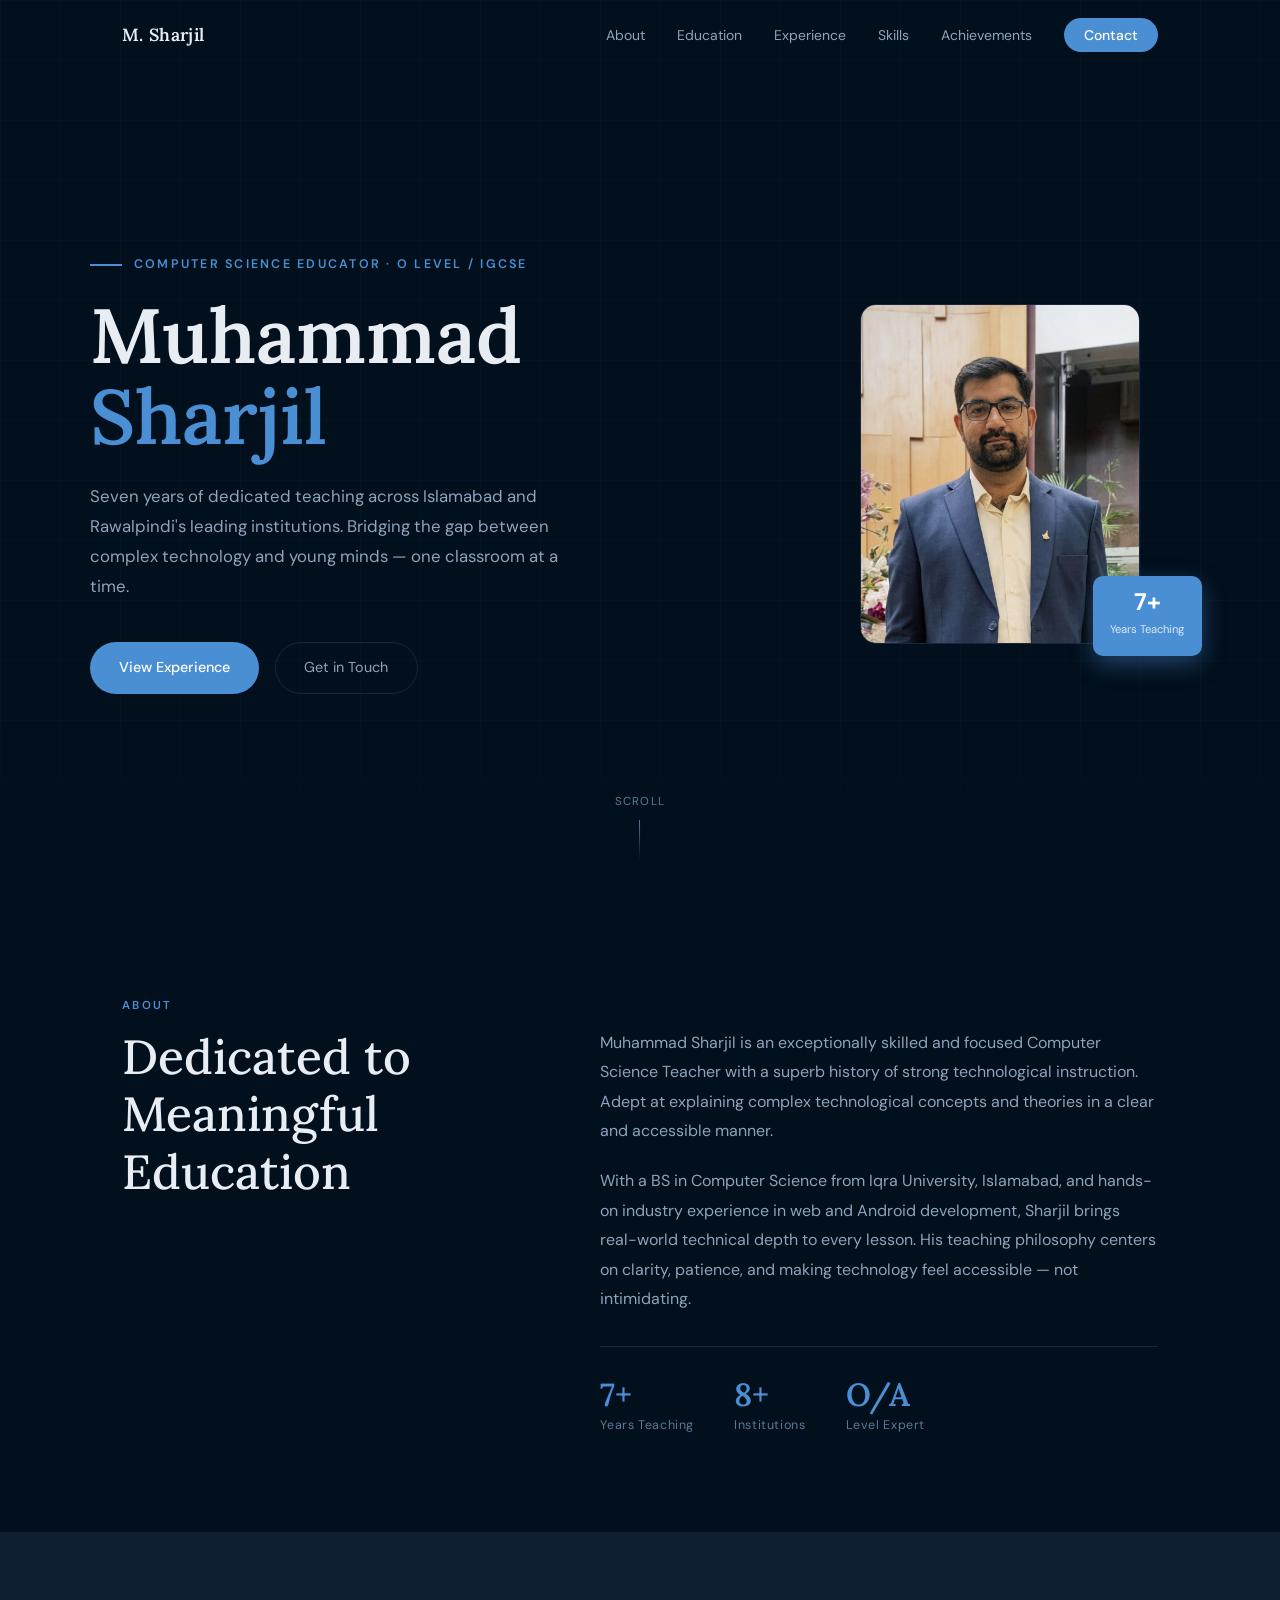
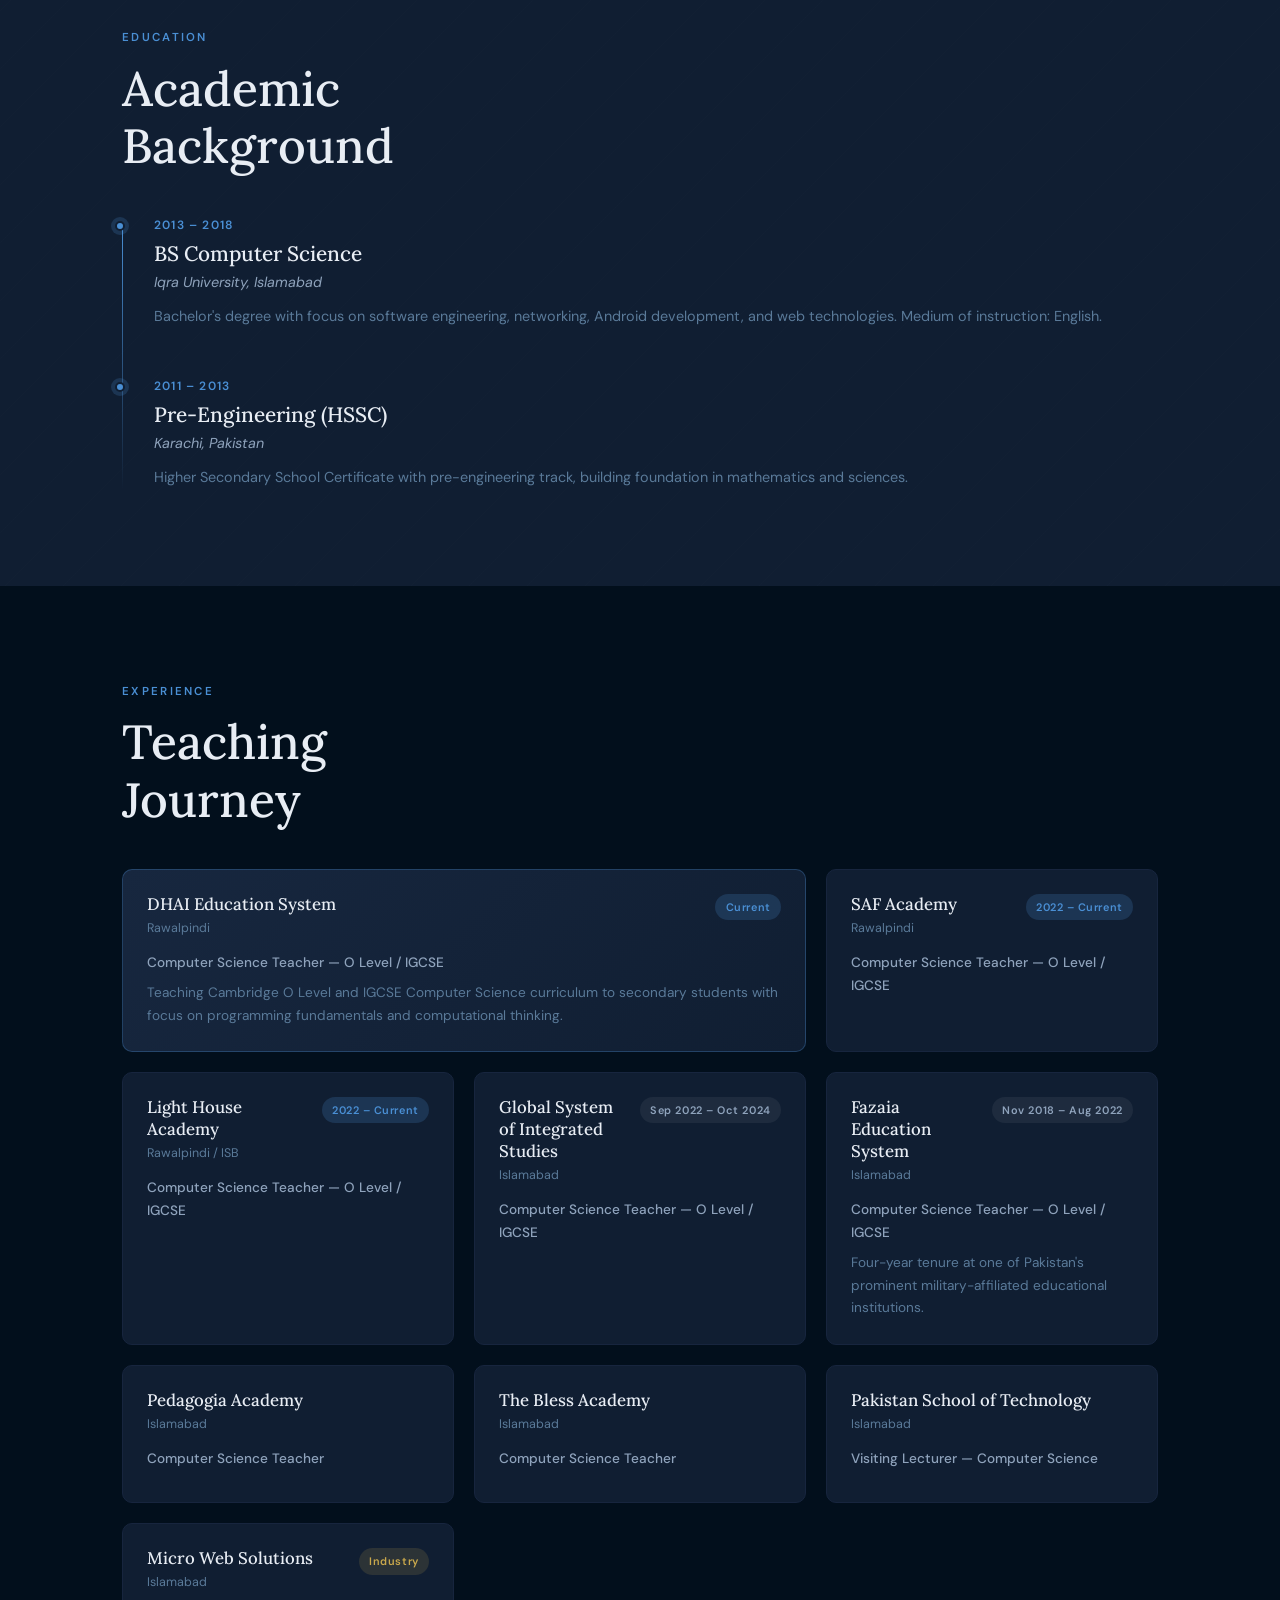
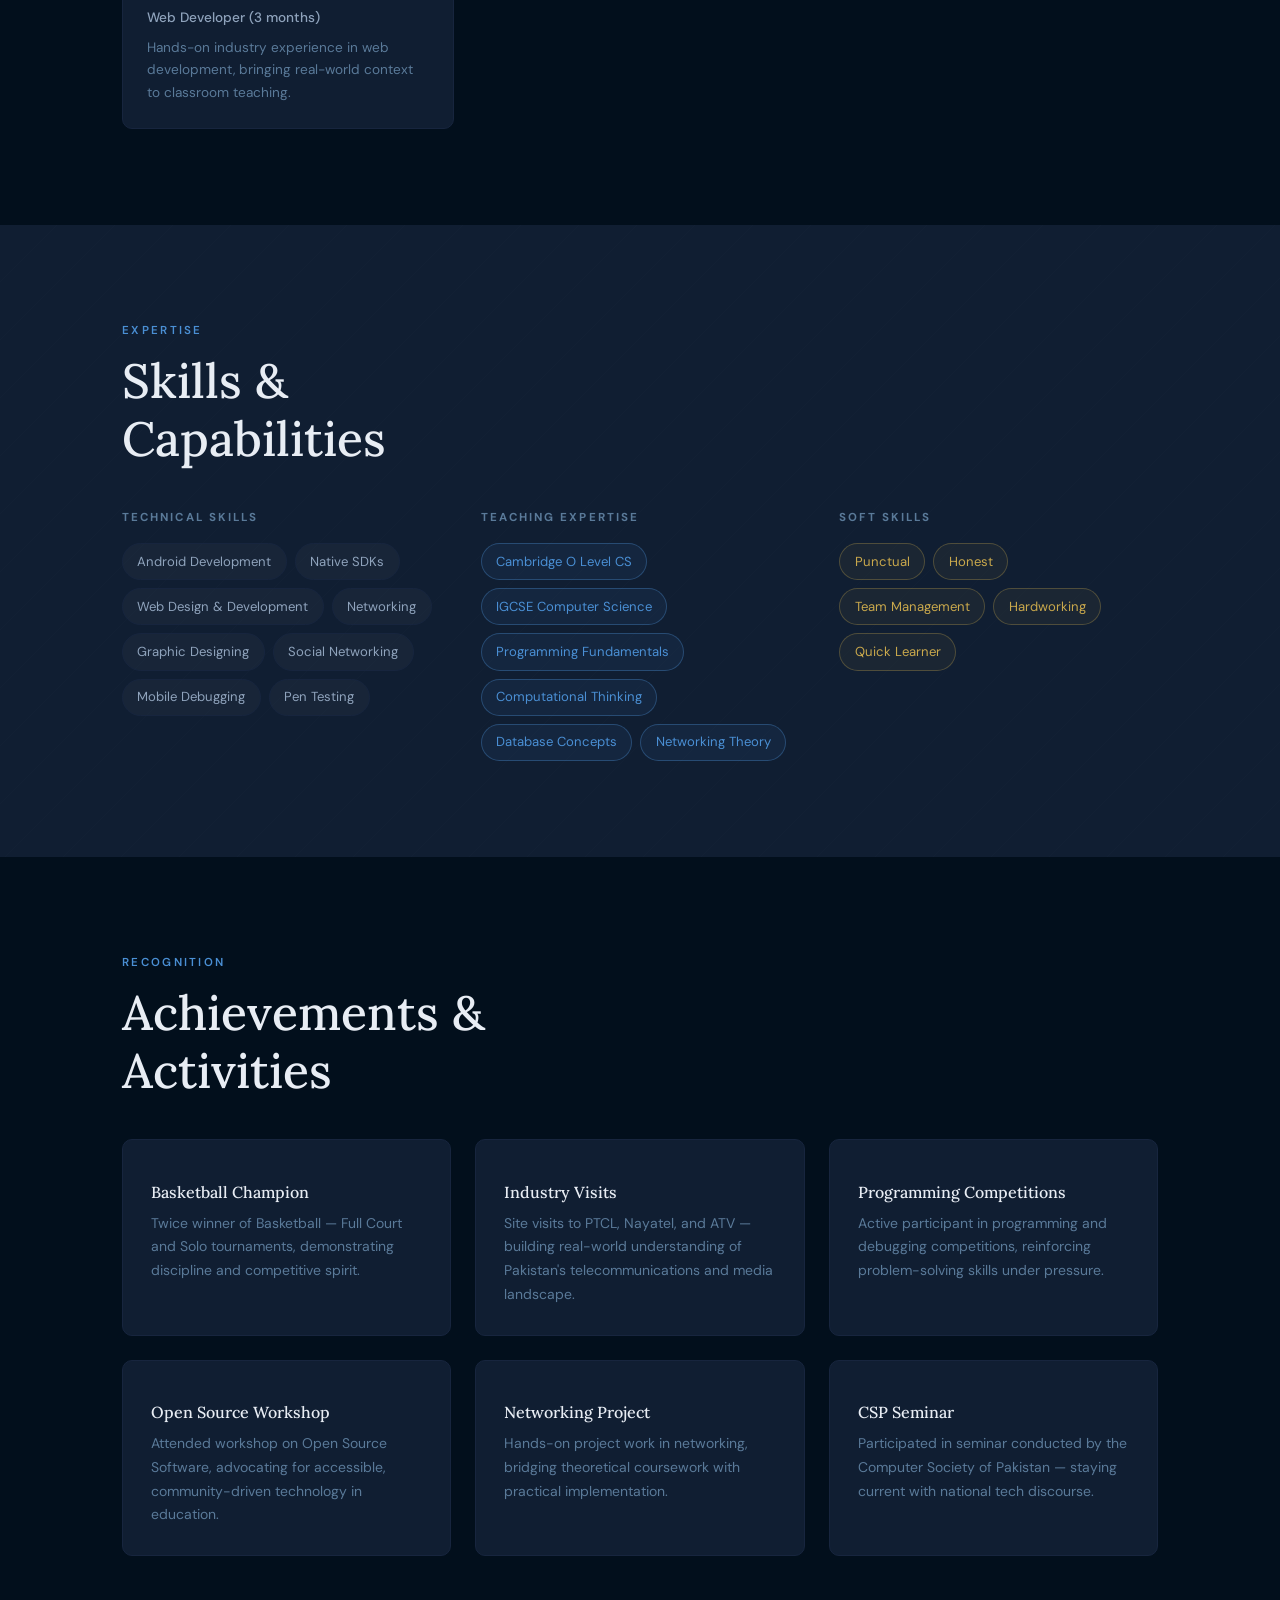
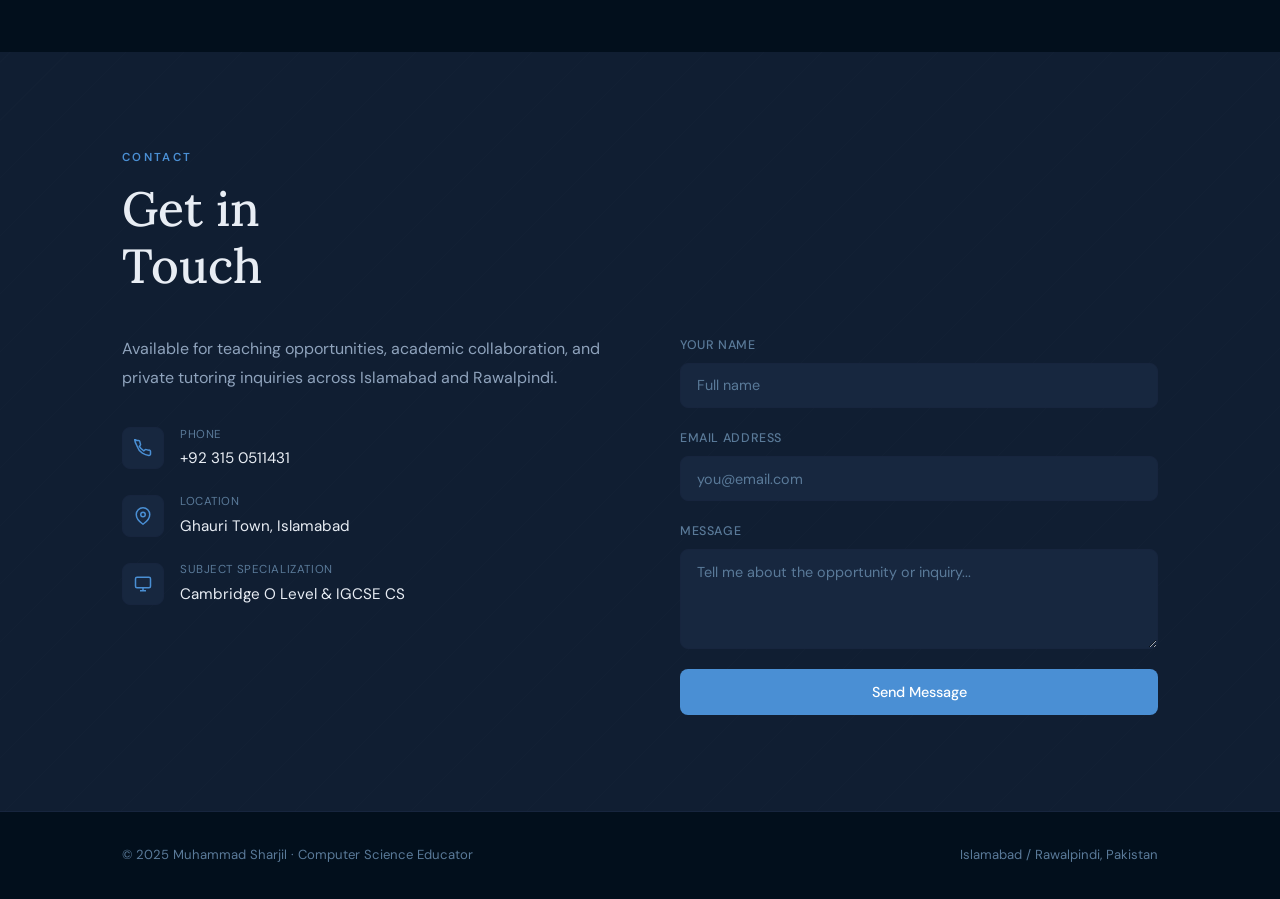
==== index.html @ c53e1c4c "Initial commit - Sharjil portfolio" ====
<!DOCTYPE html>
<html lang="en">
<head>
  <meta charset="UTF-8" />
  <meta name="viewport" content="width=device-width, initial-scale=1.0"/>
  <title>Muhammad Sharjil — Computer Science Educator</title>
  <link rel="stylesheet" href="style.css" />
  <link rel="preconnect" href="https://fonts.googleapis.com">
  <link rel="preconnect" href="https://fonts.gstatic.com" crossorigin>
  <link href="https://fonts.googleapis.com/css2?family=Lora:ital,wght@0,400;0,500;0,600;1,400&family=DM+Sans:wght@300;400;500;600&display=swap" rel="stylesheet">
</head>
<body>

  <!-- NAV -->
  <nav id="navbar">
    <div class="nav-inner">
      <a href="#hero" class="nav-logo">M. Sharjil</a>
      <button class="hamburger" id="hamburger" aria-label="Menu">
        <span></span><span></span><span></span>
      </button>
      <ul class="nav-links" id="nav-links">
        <li><a href="#about">About</a></li>
        <li><a href="#education">Education</a></li>
        <li><a href="#experience">Experience</a></li>
        <li><a href="#skills">Skills</a></li>
        <li><a href="#achievements">Achievements</a></li>
        <li><a href="#contact" class="nav-cta">Contact</a></li>
      </ul>
    </div>
  </nav>

  <!-- HERO -->
  <section id="hero">
    <div class="hero-bg-grid"></div>
    <div class="hero-inner">
      <div class="hero-text">
        <p class="hero-tag reveal">Computer Science Educator · O Level / IGCSE</p>
        <h1 class="hero-name reveal">Muhammad<br><span>Sharjil</span></h1>
        <p class="hero-sub reveal">
          Seven years of dedicated teaching across Islamabad and Rawalpindi's leading institutions. Bridging the gap between complex technology and young minds — one classroom at a time.
        </p>
        <div class="hero-actions reveal">
          <a href="#experience" class="btn-primary">View Experience</a>
          <a href="#contact" class="btn-ghost">Get in Touch</a>
        </div>
      </div>
      <div class="hero-photo reveal">
        <div class="photo-frame">
          <img src="images/profile.jpg" alt="Muhammad Sharjil" class="hero-img" />
        </div>
        <div class="photo-badge">
          <strong>7+</strong>
          <span>Years Teaching</span>
        </div>
      </div>
    </div>
    <div class="hero-scroll-hint">
      <span>Scroll</span>
      <div class="scroll-line"></div>
    </div>
  </section>

  <!-- ABOUT -->
  <section id="about" class="section">
    <div class="container">
      <div class="section-label reveal">About</div>
      <div class="about-grid">
        <div class="about-left reveal">
          <h2 class="section-title">Dedicated to<br>Meaningful Education</h2>
        </div>
        <div class="about-right reveal">
          <p class="about-bio">
            Muhammad Sharjil is an exceptionally skilled and focused Computer Science Teacher with a superb history of strong technological instruction. Adept at explaining complex technological concepts and theories in a clear and accessible manner.
          </p>
          <p class="about-bio">
            With a BS in Computer Science from Iqra University, Islamabad, and hands-on industry experience in web and Android development, Sharjil brings real-world technical depth to every lesson. His teaching philosophy centers on clarity, patience, and making technology feel accessible — not intimidating.
          </p>
          <div class="about-stats">
            <div class="stat">
              <strong>7+</strong>
              <span>Years Teaching</span>
            </div>
            <div class="stat">
              <strong>8+</strong>
              <span>Institutions</span>
            </div>
            <div class="stat">
              <strong>O/A</strong>
              <span>Level Expert</span>
            </div>
          </div>
        </div>
      </div>
    </div>
  </section>

  <!-- EDUCATION -->
  <section id="education" class="section section-dark">
    <div class="container">
      <div class="section-label reveal">Education</div>
      <h2 class="section-title reveal">Academic<br>Background</h2>
      <div class="timeline">
        <div class="timeline-item reveal">
          <div class="timeline-dot"></div>
          <div class="timeline-content">
            <span class="timeline-year">2013 – 2018</span>
            <h3>BS Computer Science</h3>
            <p class="timeline-inst">Iqra University, Islamabad</p>
            <p class="timeline-desc">Bachelor's degree with focus on software engineering, networking, Android development, and web technologies. Medium of instruction: English.</p>
          </div>
        </div>
        <div class="timeline-item reveal">
          <div class="timeline-dot"></div>
          <div class="timeline-content">
            <span class="timeline-year">2011 – 2013</span>
            <h3>Pre-Engineering (HSSC)</h3>
            <p class="timeline-inst">Karachi, Pakistan</p>
            <p class="timeline-desc">Higher Secondary School Certificate with pre-engineering track, building foundation in mathematics and sciences.</p>
          </div>
        </div>
      </div>
    </div>
  </section>

  <!-- EXPERIENCE -->
  <section id="experience" class="section">
    <div class="container">
      <div class="section-label reveal">Experience</div>
      <h2 class="section-title reveal">Teaching<br>Journey</h2>
      <div class="experience-grid">

        <div class="exp-card reveal featured">
          <div class="exp-header">
            <div>
              <h3>DHAI Education System</h3>
              <p class="exp-loc">Rawalpindi</p>
            </div>
            <span class="exp-badge current">Current</span>
          </div>
          <p class="exp-role">Computer Science Teacher — O Level / IGCSE</p>
          <p class="exp-desc">Teaching Cambridge O Level and IGCSE Computer Science curriculum to secondary students with focus on programming fundamentals and computational thinking.</p>
        </div>

        <div class="exp-card reveal">
          <div class="exp-header">
            <div>
              <h3>SAF Academy</h3>
              <p class="exp-loc">Rawalpindi</p>
            </div>
            <span class="exp-badge current">2022 – Current</span>
          </div>
          <p class="exp-role">Computer Science Teacher — O Level / IGCSE</p>
        </div>

        <div class="exp-card reveal">
          <div class="exp-header">
            <div>
              <h3>Light House Academy</h3>
              <p class="exp-loc">Rawalpindi / ISB</p>
            </div>
            <span class="exp-badge current">2022 – Current</span>
          </div>
          <p class="exp-role">Computer Science Teacher — O Level / IGCSE</p>
        </div>

        <div class="exp-card reveal">
          <div class="exp-header">
            <div>
              <h3>Global System of Integrated Studies</h3>
              <p class="exp-loc">Islamabad</p>
            </div>
            <span class="exp-badge past">Sep 2022 – Oct 2024</span>
          </div>
          <p class="exp-role">Computer Science Teacher — O Level / IGCSE</p>
        </div>

        <div class="exp-card reveal">
          <div class="exp-header">
            <div>
              <h3>Fazaia Education System</h3>
              <p class="exp-loc">Islamabad</p>
            </div>
            <span class="exp-badge past">Nov 2018 – Aug 2022</span>
          </div>
          <p class="exp-role">Computer Science Teacher — O Level / IGCSE</p>
          <p class="exp-desc">Four-year tenure at one of Pakistan's prominent military-affiliated educational institutions.</p>
        </div>

        <div class="exp-card reveal">
          <div class="exp-header">
            <div>
              <h3>Pedagogia Academy</h3>
              <p class="exp-loc">Islamabad</p>
            </div>
          </div>
          <p class="exp-role">Computer Science Teacher</p>
        </div>

        <div class="exp-card reveal">
          <div class="exp-header">
            <div>
              <h3>The Bless Academy</h3>
              <p class="exp-loc">Islamabad</p>
            </div>
          </div>
          <p class="exp-role">Computer Science Teacher</p>
        </div>

        <div class="exp-card reveal">
          <div class="exp-header">
            <div>
              <h3>Pakistan School of Technology</h3>
              <p class="exp-loc">Islamabad</p>
            </div>
          </div>
          <p class="exp-role">Visiting Lecturer — Computer Science</p>
        </div>

        <div class="exp-card reveal">
          <div class="exp-header">
            <div>
              <h3>Micro Web Solutions</h3>
              <p class="exp-loc">Islamabad</p>
            </div>
            <span class="exp-badge industry">Industry</span>
          </div>
          <p class="exp-role">Web Developer (3 months)</p>
          <p class="exp-desc">Hands-on industry experience in web development, bringing real-world context to classroom teaching.</p>
        </div>

      </div>
    </div>
  </section>

  <!-- SKILLS -->
  <section id="skills" class="section section-dark">
    <div class="container">
      <div class="section-label reveal">Expertise</div>
      <h2 class="section-title reveal">Skills &<br>Capabilities</h2>
      <div class="skills-layout">
        <div class="skill-group reveal">
          <h4 class="skill-group-title">Technical Skills</h4>
          <div class="skill-tags">
            <span class="tag">Android Development</span>
            <span class="tag">Native SDKs</span>
            <span class="tag">Web Design & Development</span>
            <span class="tag">Networking</span>
            <span class="tag">Graphic Designing</span>
            <span class="tag">Social Networking</span>
            <span class="tag">Mobile Debugging</span>
            <span class="tag">Pen Testing</span>
          </div>
        </div>
        <div class="skill-group reveal">
          <h4 class="skill-group-title">Teaching Expertise</h4>
          <div class="skill-tags">
            <span class="tag accent">Cambridge O Level CS</span>
            <span class="tag accent">IGCSE Computer Science</span>
            <span class="tag accent">Programming Fundamentals</span>
            <span class="tag accent">Computational Thinking</span>
            <span class="tag accent">Database Concepts</span>
            <span class="tag accent">Networking Theory</span>
          </div>
        </div>
        <div class="skill-group reveal">
          <h4 class="skill-group-title">Soft Skills</h4>
          <div class="skill-tags">
            <span class="tag soft">Punctual</span>
            <span class="tag soft">Honest</span>
            <span class="tag soft">Team Management</span>
            <span class="tag soft">Hardworking</span>
            <span class="tag soft">Quick Learner</span>
          </div>
        </div>
      </div>
    </div>
  </section>

  <!-- ACHIEVEMENTS -->
  <section id="achievements" class="section">
    <div class="container">
      <div class="section-label reveal">Recognition</div>
      <h2 class="section-title reveal">Achievements &<br>Activities</h2>
      <div class="achieve-grid">
        <div class="achieve-card reveal">
          <div class="achieve-icon"></div>
          <h3>Basketball Champion</h3>
          <p>Twice winner of Basketball — Full Court and Solo tournaments, demonstrating discipline and competitive spirit.</p>
        </div>
        <div class="achieve-card reveal">
          <div class="achieve-icon"></div>
          <h3>Industry Visits</h3>
          <p>Site visits to PTCL, Nayatel, and ATV — building real-world understanding of Pakistan's telecommunications and media landscape.</p>
        </div>
        <div class="achieve-card reveal">
          <div class="achieve-icon"></div>
          <h3>Programming Competitions</h3>
          <p>Active participant in programming and debugging competitions, reinforcing problem-solving skills under pressure.</p>
        </div>
        <div class="achieve-card reveal">
          <div class="achieve-icon"></div>
          <h3>Open Source Workshop</h3>
          <p>Attended workshop on Open Source Software, advocating for accessible, community-driven technology in education.</p>
        </div>
        <div class="achieve-card reveal">
          <div class="achieve-icon"></div>
          <h3>Networking Project</h3>
          <p>Hands-on project work in networking, bridging theoretical coursework with practical implementation.</p>
        </div>
        <div class="achieve-card reveal">
          <div class="achieve-icon"></div>
          <h3>CSP Seminar</h3>
          <p>Participated in seminar conducted by the Computer Society of Pakistan — staying current with national tech discourse.</p>
        </div>
      </div>
    </div>
  </section>

  <!-- CONTACT -->
  <section id="contact" class="section section-dark">
    <div class="container">
      <div class="section-label reveal">Contact</div>
      <h2 class="section-title reveal">Get in<br>Touch</h2>
      <div class="contact-layout">
        <div class="contact-info reveal">
          <p class="contact-intro">Available for teaching opportunities, academic collaboration, and private tutoring inquiries across Islamabad and Rawalpindi.</p>
          <div class="contact-items">
            <a href="tel:+923150511431" class="contact-item">
              <div class="contact-icon">
                <svg viewBox="0 0 24 24" fill="none" stroke="currentColor" stroke-width="2"><path d="M22 16.92v3a2 2 0 01-2.18 2 19.79 19.79 0 01-8.63-3.07A19.5 19.5 0 013.95 9.18a19.79 19.79 0 01-3.07-8.67A2 2 0 012.88 2h3a2 2 0 012 1.72c.127.96.361 1.903.7 2.81a2 2 0 01-.45 2.11L7.09 9.91a16 16 0 006 6l1.27-1.27a2 2 0 012.11-.45c.907.339 1.85.573 2.81.7A2 2 0 0122 16.92z"/></svg>
              </div>
              <div>
                <span class="contact-label">Phone</span>
                <span class="contact-val">+92 315 0511431</span>
              </div>
            </a>
            <div class="contact-item">
              <div class="contact-icon">
                <svg viewBox="0 0 24 24" fill="none" stroke="currentColor" stroke-width="2"><path d="M21 10c0 7-9 13-9 13s-9-6-9-13a9 9 0 0118 0z"/><circle cx="12" cy="10" r="3"/></svg>
              </div>
              <div>
                <span class="contact-label">Location</span>
                <span class="contact-val">Ghauri Town, Islamabad</span>
              </div>
            </div>
            <div class="contact-item">
              <div class="contact-icon">
                <svg viewBox="0 0 24 24" fill="none" stroke="currentColor" stroke-width="2"><rect x="2" y="3" width="20" height="14" rx="2" ry="2"/><path d="M8 21h8m-4-4v4"/></svg>
              </div>
              <div>
                <span class="contact-label">Subject Specialization</span>
                <span class="contact-val">Cambridge O Level & IGCSE CS</span>
              </div>
            </div>
          </div>
        </div>
        <div class="contact-form-wrap reveal">
          <form class="contact-form" id="contactForm">
            <div class="form-group">
              <label for="name">Your Name</label>
              <input type="text" id="name" placeholder="Full name" required />
            </div>
            <div class="form-group">
              <label for="email">Email Address</label>
              <input type="email" id="email" placeholder="you@email.com" required />
            </div>
            <div class="form-group">
              <label for="message">Message</label>
              <textarea id="message" rows="4" placeholder="Tell me about the opportunity or inquiry..."></textarea>
            </div>
            <button type="submit" class="btn-primary full">Send Message</button>
          </form>
        </div>
      </div>
    </div>
  </section>

  <!-- FOOTER -->
  <footer>
    <div class="container footer-inner">
      <p>© 2025 Muhammad Sharjil · Computer Science Educator</p>
      <p class="footer-loc">Islamabad / Rawalpindi, Pakistan</p>
    </div>
  </footer>

  <script src="script.js"></script>
</body>
</html>
---- style.css ----
/* =========================================
   VARIABLES & RESET
========================================= */
:root {
  --navy: #020f1c;
  --navy-mid: #101e32;
  --navy-light: #17273f;
  --navy-border: #17253e;
  --accent: #4a8fd4;
  --accent-soft: #3a7fc1;
  --accent-glow: rgba(74, 143, 212, 0.15);
  --gold: #c9a84c;
  --text-primary: #e8edf4;
  --text-secondary: #8fa3bc;
  --text-muted: #5a7a99;
  --white: #ffffff;
  --font-display: 'Lora', Georgia, serif;
  --font-body: 'DM Sans', -apple-system, sans-serif;
  --radius: 10px;
  --transition: 0.35s cubic-bezier(0.4, 0, 0.2, 1);
}

*, *::before, *::after {
  box-sizing: border-box;
  margin: 0;
  padding: 0;
}

html {
  scroll-behavior: smooth;
  font-size: 16px;
}

body {
  background: var(--navy);
  color: var(--text-primary);
  font-family: var(--font-body);
  line-height: 1.7;
  overflow-x: hidden;
}

a { text-decoration: none; color: inherit; }
ul { list-style: none; }
img { max-width: 100%; }

/* =========================================
   TYPOGRAPHY
========================================= */
h1, h2, h3 { font-family: var(--font-display); font-weight: 500; line-height: 1.2; }

.section-title {
  font-size: clamp(2rem, 4vw, 3rem);
  color: var(--text-primary);
  margin-bottom: 2.5rem;
}

.section-label {
  font-family: var(--font-body);
  font-size: 0.72rem;
  font-weight: 600;
  letter-spacing: 0.2em;
  text-transform: uppercase;
  color: var(--accent);
  margin-bottom: 0.75rem;
}

/* =========================================
   LAYOUT
========================================= */
.container {
  max-width: 1100px;
  margin: 0 auto;
  padding: 0 2rem;
}

.section {
  padding: 6rem 0;
}

.section-dark {
  background: var(--navy-mid);
  position: relative;
}

.section-dark::before {
  content: '';
  position: absolute;
  inset: 0;
  background: repeating-linear-gradient(
    -45deg,
    transparent,
    transparent 40px,
    rgba(255,255,255,0.008) 40px,
    rgba(255,255,255,0.008) 41px
  );
  pointer-events: none;
}

/* =========================================
   NAVBAR
========================================= */
#navbar {
  position: fixed;
  top: 0;
  left: 0;
  right: 0;
  z-index: 1000;
  padding: 1.25rem 0;
  transition: background var(--transition), padding var(--transition), border-bottom var(--transition);
}

#navbar.scrolled {
  background: rgba(13, 27, 42, 0.95);
  backdrop-filter: blur(12px);
  padding: 0.85rem 0;
  border-bottom: 1px solid var(--navy-border);
}

.nav-inner {
  max-width: 1100px;
  margin: 0 auto;
  padding: 0 2rem;
  display: flex;
  align-items: center;
  justify-content: space-between;
}

.nav-logo {
  font-family: var(--font-display);
  font-size: 1.1rem;
  font-weight: 600;
  color: var(--text-primary);
  letter-spacing: 0.02em;
}

.nav-links {
  display: flex;
  align-items: center;
  gap: 2rem;
}

.nav-links a {
  font-size: 0.875rem;
  font-weight: 400;
  color: var(--text-secondary);
  transition: color var(--transition);
}

.nav-links a:hover { color: var(--text-primary); }

.nav-links a.active { color: var(--accent); }

.nav-cta {
  background: var(--accent) !important;
  color: var(--white) !important;
  padding: 0.5rem 1.25rem;
  border-radius: 50px;
  font-weight: 500 !important;
  transition: background var(--transition), transform var(--transition) !important;
}

.nav-cta:hover {
  background: var(--accent-soft) !important;
  transform: translateY(-1px);
}

.hamburger {
  display: none;
  flex-direction: column;
  gap: 5px;
  background: none;
  border: none;
  cursor: pointer;
  padding: 4px;
}

.hamburger span {
  display: block;
  width: 22px;
  height: 2px;
  background: var(--text-primary);
  border-radius: 2px;
  transition: transform var(--transition), opacity var(--transition);
}

.hamburger.open span:nth-child(1) { transform: translateY(7px) rotate(45deg); }
.hamburger.open span:nth-child(2) { opacity: 0; }
.hamburger.open span:nth-child(3) { transform: translateY(-7px) rotate(-45deg); }

/* =========================================
   HERO
========================================= */
#hero {
  min-height: 100vh;
  display: flex;
  align-items: center;
  position: relative;
  overflow: hidden;
  padding: 7rem 2rem 4rem;
}

.hero-bg-grid {
  position: absolute;
  inset: 0;
  background-image:
    linear-gradient(rgba(74,143,212,0.04) 1px, transparent 1px),
    linear-gradient(90deg, rgba(74,143,212,0.04) 1px, transparent 1px);
  background-size: 60px 60px;
  pointer-events: none;
}

#hero::after {
  content: '';
  position: absolute;
  bottom: 0;
  left: 0;
  right: 0;
  height: 200px;
  background: linear-gradient(to bottom, transparent, var(--navy));
  pointer-events: none;
}

.hero-inner {
  max-width: 1100px;
  margin: 0 auto;
  width: 100%;
  display: grid;
  grid-template-columns: 1fr 380px;
  gap: 4rem;
  align-items: center;
  position: relative;
  z-index: 1;
}

.hero-tag {
  font-size: 0.78rem;
  font-weight: 600;
  letter-spacing: 0.18em;
  text-transform: uppercase;
  color: var(--accent);
  margin-bottom: 1.25rem;
  display: flex;
  align-items: center;
  gap: 0.75rem;
}

.hero-tag::before {
  content: '';
  display: inline-block;
  width: 32px;
  height: 2px;
  background: var(--accent);
}

.hero-name {
  font-size: clamp(3rem, 6vw, 5.5rem);
  font-weight: 600;
  color: var(--text-primary);
  margin-bottom: 1.5rem;
  line-height: 1.05;
}

.hero-name span {
  color: var(--accent);
  display: block;
}

.hero-sub {
  font-size: 1.05rem;
  color: var(--text-secondary);
  max-width: 500px;
  margin-bottom: 2.5rem;
  line-height: 1.8;
}

.hero-actions {
  display: flex;
  gap: 1rem;
  flex-wrap: wrap;
}

/* Photo */
.hero-photo {
  position: relative;
  display: flex;
  justify-content: center;
}

.photo-frame {
  width: 280px;
  height: 340px;
  border-radius: 16px;
  background: var(--navy-light);
  border: 1px solid var(--navy-border);
  display: flex;
  align-items: center;
  justify-content: center;
  position: relative;
  overflow: hidden;
}

.photo-frame::before {
  content: '';
  position: absolute;
  inset: 0;
  background: linear-gradient(135deg, var(--accent-glow), transparent 60%);
}

.photo-placeholder {
  display: flex;
  flex-direction: column;
  align-items: center;
  gap: 1rem;
  color: var(--text-muted);
  font-size: 0.8rem;
  letter-spacing: 0.05em;
}

.photo-placeholder svg {
  width: 80px;
  height: 80px;
}

.photo-badge {
  position: absolute;
  bottom: -12px;
  right: -12px;
  background: var(--accent);
  border-radius: 10px;
  padding: 0.9rem 1.1rem;
  text-align: center;
  box-shadow: 0 8px 24px rgba(74, 143, 212, 0.4);
}

.photo-badge strong {
  display: block;
  font-size: 1.5rem;
  font-weight: 700;
  line-height: 1;
  color: white;
}

.photo-badge span {
  font-size: 0.7rem;
  color: rgba(255,255,255,0.8);
  white-space: nowrap;
}

/* Scroll hint */
.hero-scroll-hint {
  position: absolute;
  bottom: 2.5rem;
  left: 50%;
  transform: translateX(-50%);
  display: flex;
  flex-direction: column;
  align-items: center;
  gap: 0.5rem;
  color: var(--text-muted);
  font-size: 0.72rem;
  letter-spacing: 0.1em;
  text-transform: uppercase;
  z-index: 1;
}

.scroll-line {
  width: 1px;
  height: 40px;
  background: linear-gradient(to bottom, var(--text-muted), transparent);
  animation: scrollPulse 2s ease-in-out infinite;
}

@keyframes scrollPulse {
  0%, 100% { opacity: 0.3; transform: scaleY(1); }
  50% { opacity: 1; transform: scaleY(0.7); }
}

/* =========================================
   BUTTONS
========================================= */
.btn-primary {
  display: inline-flex;
  align-items: center;
  gap: 0.5rem;
  background: var(--accent);
  color: var(--white);
  padding: 0.8rem 1.8rem;
  border-radius: 50px;
  font-size: 0.9rem;
  font-weight: 500;
  font-family: var(--font-body);
  border: none;
  cursor: pointer;
  transition: background var(--transition), transform var(--transition), box-shadow var(--transition);
}

.btn-primary:hover {
  background: var(--accent-soft);
  transform: translateY(-2px);
  box-shadow: 0 8px 24px rgba(74, 143, 212, 0.35);
}

.btn-primary.full { width: 100%; justify-content: center; border-radius: 8px; padding: 0.9rem; }

.btn-ghost {
  display: inline-flex;
  align-items: center;
  padding: 0.8rem 1.8rem;
  border-radius: 50px;
  font-size: 0.9rem;
  font-weight: 400;
  border: 1px solid var(--navy-border);
  color: var(--text-secondary);
  transition: border-color var(--transition), color var(--transition), transform var(--transition);
}

.btn-ghost:hover {
  border-color: var(--accent);
  color: var(--accent);
  transform: translateY(-2px);
}

/* =========================================
   ABOUT
========================================= */
.about-grid {
  display: grid;
  grid-template-columns: 1fr 1.4fr;
  gap: 5rem;
  align-items: start;
}

.about-bio {
  color: var(--text-secondary);
  margin-bottom: 1.25rem;
  font-size: 1rem;
  line-height: 1.85;
}

.about-stats {
  display: flex;
  gap: 2.5rem;
  margin-top: 2rem;
  padding-top: 2rem;
  border-top: 1px solid var(--navy-border);
}

.stat strong {
  display: block;
  font-family: var(--font-display);
  font-size: 2rem;
  font-weight: 600;
  color: var(--accent);
  line-height: 1;
}

.stat span {
  font-size: 0.78rem;
  color: var(--text-muted);
  letter-spacing: 0.05em;
  margin-top: 0.25rem;
  display: block;
}

/* =========================================
   TIMELINE (Education)
========================================= */
.timeline {
  position: relative;
  padding-left: 2rem;
  margin-top: 1rem;
}

.timeline::before {
  content: '';
  position: absolute;
  left: 0;
  top: 8px;
  bottom: 0;
  width: 1px;
  background: linear-gradient(to bottom, var(--accent), transparent);
}

.timeline-item {
  position: relative;
  margin-bottom: 3rem;
}

.timeline-item:last-child { margin-bottom: 0; }

.timeline-dot {
  position: absolute;
  left: -2.45rem;
  top: 6px;
  width: 10px;
  height: 10px;
  background: var(--accent);
  border-radius: 50%;
  border: 2px solid var(--navy-mid);
  box-shadow: 0 0 0 4px rgba(74,143,212,0.2);
}

.timeline-year {
  font-size: 0.75rem;
  font-weight: 600;
  letter-spacing: 0.1em;
  text-transform: uppercase;
  color: var(--accent);
  display: block;
  margin-bottom: 0.4rem;
}

.timeline-content h3 {
  font-size: 1.3rem;
  margin-bottom: 0.2rem;
}

.timeline-inst {
  font-size: 0.9rem;
  color: var(--text-secondary);
  font-style: italic;
  margin-bottom: 0.6rem;
}

.timeline-desc {
  font-size: 0.9rem;
  color: var(--text-muted);
  line-height: 1.7;
}

/* =========================================
   EXPERIENCE
========================================= */
.experience-grid {
  display: grid;
  grid-template-columns: repeat(auto-fill, minmax(300px, 1fr));
  gap: 1.25rem;
  margin-top: 1rem;
}

.exp-card {
  background: var(--navy-mid);
  border: 1px solid var(--navy-border);
  border-radius: var(--radius);
  padding: 1.5rem;
  transition: transform var(--transition), border-color var(--transition), box-shadow var(--transition);
}

.exp-card:hover {
  transform: translateY(-3px);
  border-color: rgba(74,143,212,0.4);
  box-shadow: 0 8px 32px rgba(0,0,0,0.3);
}

.exp-card.featured {
  grid-column: span 2;
  background: linear-gradient(135deg, var(--navy-light), var(--navy-mid));
  border-color: rgba(74,143,212,0.3);
}

.exp-header {
  display: flex;
  justify-content: space-between;
  align-items: flex-start;
  margin-bottom: 0.75rem;
  gap: 1rem;
}

.exp-header h3 {
  font-family: var(--font-display);
  font-size: 1.05rem;
  line-height: 1.3;
}

.exp-loc {
  font-size: 0.78rem;
  color: var(--text-muted);
  margin-top: 0.15rem;
}

.exp-badge {
  font-size: 0.68rem;
  font-weight: 600;
  letter-spacing: 0.05em;
  padding: 0.25rem 0.65rem;
  border-radius: 50px;
  white-space: nowrap;
  flex-shrink: 0;
}

.exp-badge.current { background: rgba(74,143,212,0.2); color: var(--accent); }
.exp-badge.past { background: rgba(255,255,255,0.06); color: var(--text-secondary); }
.exp-badge.industry { background: rgba(201,168,76,0.15); color: var(--gold); }

.exp-role {
  font-size: 0.85rem;
  font-weight: 500;
  color: var(--text-secondary);
  margin-bottom: 0.5rem;
}

.exp-desc {
  font-size: 0.85rem;
  color: var(--text-muted);
  line-height: 1.65;
}

/* =========================================
   SKILLS
========================================= */
.skills-layout {
  display: grid;
  grid-template-columns: repeat(auto-fit, minmax(280px, 1fr));
  gap: 2.5rem;
  margin-top: 1rem;
}

.skill-group-title {
  font-family: var(--font-body);
  font-size: 0.72rem;
  font-weight: 700;
  letter-spacing: 0.18em;
  text-transform: uppercase;
  color: var(--text-muted);
  margin-bottom: 1rem;
}

.skill-tags {
  display: flex;
  flex-wrap: wrap;
  gap: 0.5rem;
}

.tag {
  font-size: 0.82rem;
  padding: 0.4rem 0.9rem;
  border-radius: 50px;
  border: 1px solid var(--navy-border);
  color: var(--text-secondary);
  background: rgba(255,255,255,0.03);
  transition: border-color var(--transition), color var(--transition), background var(--transition);
}

.tag:hover { border-color: var(--accent); color: var(--text-primary); background: var(--accent-glow); }
.tag.accent { border-color: rgba(74,143,212,0.35); color: var(--accent); background: rgba(74,143,212,0.08); }
.tag.soft { border-color: rgba(201,168,76,0.3); color: var(--gold); background: rgba(201,168,76,0.06); }

/* =========================================
   ACHIEVEMENTS
========================================= */
.achieve-grid {
  display: grid;
  grid-template-columns: repeat(auto-fill, minmax(280px, 1fr));
  gap: 1.5rem;
  margin-top: 1rem;
}

.achieve-card {
  padding: 1.75rem;
  border-radius: var(--radius);
  border: 1px solid var(--navy-border);
  background: var(--navy-mid);
  transition: transform var(--transition), border-color var(--transition);
}

.achieve-card:hover {
  transform: translateY(-3px);
  border-color: rgba(74,143,212,0.35);
}

.achieve-icon {
  font-size: 1.75rem;
  margin-bottom: 0.9rem;
  display: block;
}

.achieve-card h3 {
  font-size: 1rem;
  margin-bottom: 0.6rem;
  color: var(--text-primary);
}

.achieve-card p {
  font-size: 0.875rem;
  color: var(--text-muted);
  line-height: 1.7;
}

/* =========================================
   CONTACT
========================================= */
.contact-layout {
  display: grid;
  grid-template-columns: 1fr 1fr;
  gap: 5rem;
  margin-top: 1rem;
  align-items: start;
}

.contact-intro {
  color: var(--text-secondary);
  font-size: 1rem;
  line-height: 1.8;
  margin-bottom: 2rem;
}

.contact-items {
  display: flex;
  flex-direction: column;
  gap: 1.25rem;
}

.contact-item {
  display: flex;
  align-items: center;
  gap: 1rem;
  transition: color var(--transition);
}

.contact-item:hover .contact-val { color: var(--accent); }

.contact-icon {
  width: 42px;
  height: 42px;
  background: var(--navy-light);
  border: 1px solid var(--navy-border);
  border-radius: 8px;
  display: flex;
  align-items: center;
  justify-content: center;
  flex-shrink: 0;
}

.contact-icon svg {
  width: 18px;
  height: 18px;
  stroke: var(--accent);
}

.contact-label {
  display: block;
  font-size: 0.72rem;
  color: var(--text-muted);
  letter-spacing: 0.05em;
  text-transform: uppercase;
  margin-bottom: 0.15rem;
}

.contact-val {
  display: block;
  font-size: 0.95rem;
  color: var(--text-primary);
  transition: color var(--transition);
}

/* Form */
.contact-form {
  display: flex;
  flex-direction: column;
  gap: 1.25rem;
}

.form-group {
  display: flex;
  flex-direction: column;
  gap: 0.4rem;
}

.form-group label {
  font-size: 0.78rem;
  font-weight: 500;
  letter-spacing: 0.05em;
  text-transform: uppercase;
  color: var(--text-muted);
}

.form-group input,
.form-group textarea {
  background: var(--navy-light);
  border: 1px solid var(--navy-border);
  border-radius: 8px;
  padding: 0.8rem 1rem;
  color: var(--text-primary);
  font-family: var(--font-body);
  font-size: 0.9rem;
  transition: border-color var(--transition);
  resize: vertical;
  outline: none;
}

.form-group input::placeholder,
.form-group textarea::placeholder {
  color: var(--text-muted);
}

.form-group input:focus,
.form-group textarea:focus {
  border-color: var(--accent);
  background: rgba(30, 51, 82, 0.8);
}

/* =========================================
   FOOTER
========================================= */
footer {
  background: var(--navy);
  border-top: 1px solid var(--navy-border);
  padding: 2rem 0;
}

.footer-inner {
  display: flex;
  justify-content: space-between;
  align-items: center;
  flex-wrap: wrap;
  gap: 0.5rem;
}

footer p {
  font-size: 0.82rem;
  color: var(--text-muted);
}

/* =========================================
   SCROLL ANIMATIONS
========================================= */
.reveal {
  opacity: 0;
  transform: translateY(28px);
  transition: opacity 0.65s ease, transform 0.65s ease;
}

.reveal.visible {
  opacity: 1;
  transform: translateY(0);
}

/* stagger for sibling reveals */
.reveal:nth-child(2) { transition-delay: 0.08s; }
.reveal:nth-child(3) { transition-delay: 0.16s; }
.reveal:nth-child(4) { transition-delay: 0.24s; }

/* =========================================
   RESPONSIVE
========================================= */
@media (max-width: 900px) {
  .hero-inner {
    grid-template-columns: 1fr;
    text-align: center;
    gap: 3rem;
  }

  .hero-tag { justify-content: center; }
  .hero-sub { margin: 0 auto 2.5rem; }
  .hero-actions { justify-content: center; }
  .hero-photo { justify-content: center; }

  .about-grid {
    grid-template-columns: 1fr;
    gap: 2rem;
  }

  .exp-card.featured { grid-column: span 1; }

  .contact-layout {
    grid-template-columns: 1fr;
    gap: 3rem;
  }

  .footer-inner { flex-direction: column; text-align: center; }
}

@media (max-width: 640px) {
  .section { padding: 4rem 0; }
  .nav-links { display: none; flex-direction: column; position: fixed; top: 0; right: 0; height: 100vh; width: 70vw; background: var(--navy-mid); padding: 5rem 2rem 2rem; gap: 1.5rem; border-left: 1px solid var(--navy-border); transition: transform 0.35s ease; transform: translateX(100%); }
  .nav-links.open { display: flex; transform: translateX(0); }
  .nav-links a { font-size: 1.1rem; }
  .hamburger { display: flex; z-index: 1001; }
  .about-stats { flex-wrap: wrap; gap: 1.5rem; }
  .experience-grid { grid-template-columns: 1fr; }
  .achieve-grid { grid-template-columns: 1fr; }
  .skills-layout { grid-template-columns: 1fr; }
}
.hero-img {
  width: 100%;
  height: 100%;
  object-fit: cover;
  object-position: center;  /* IMPORTANT FIX */
  display: block;
}
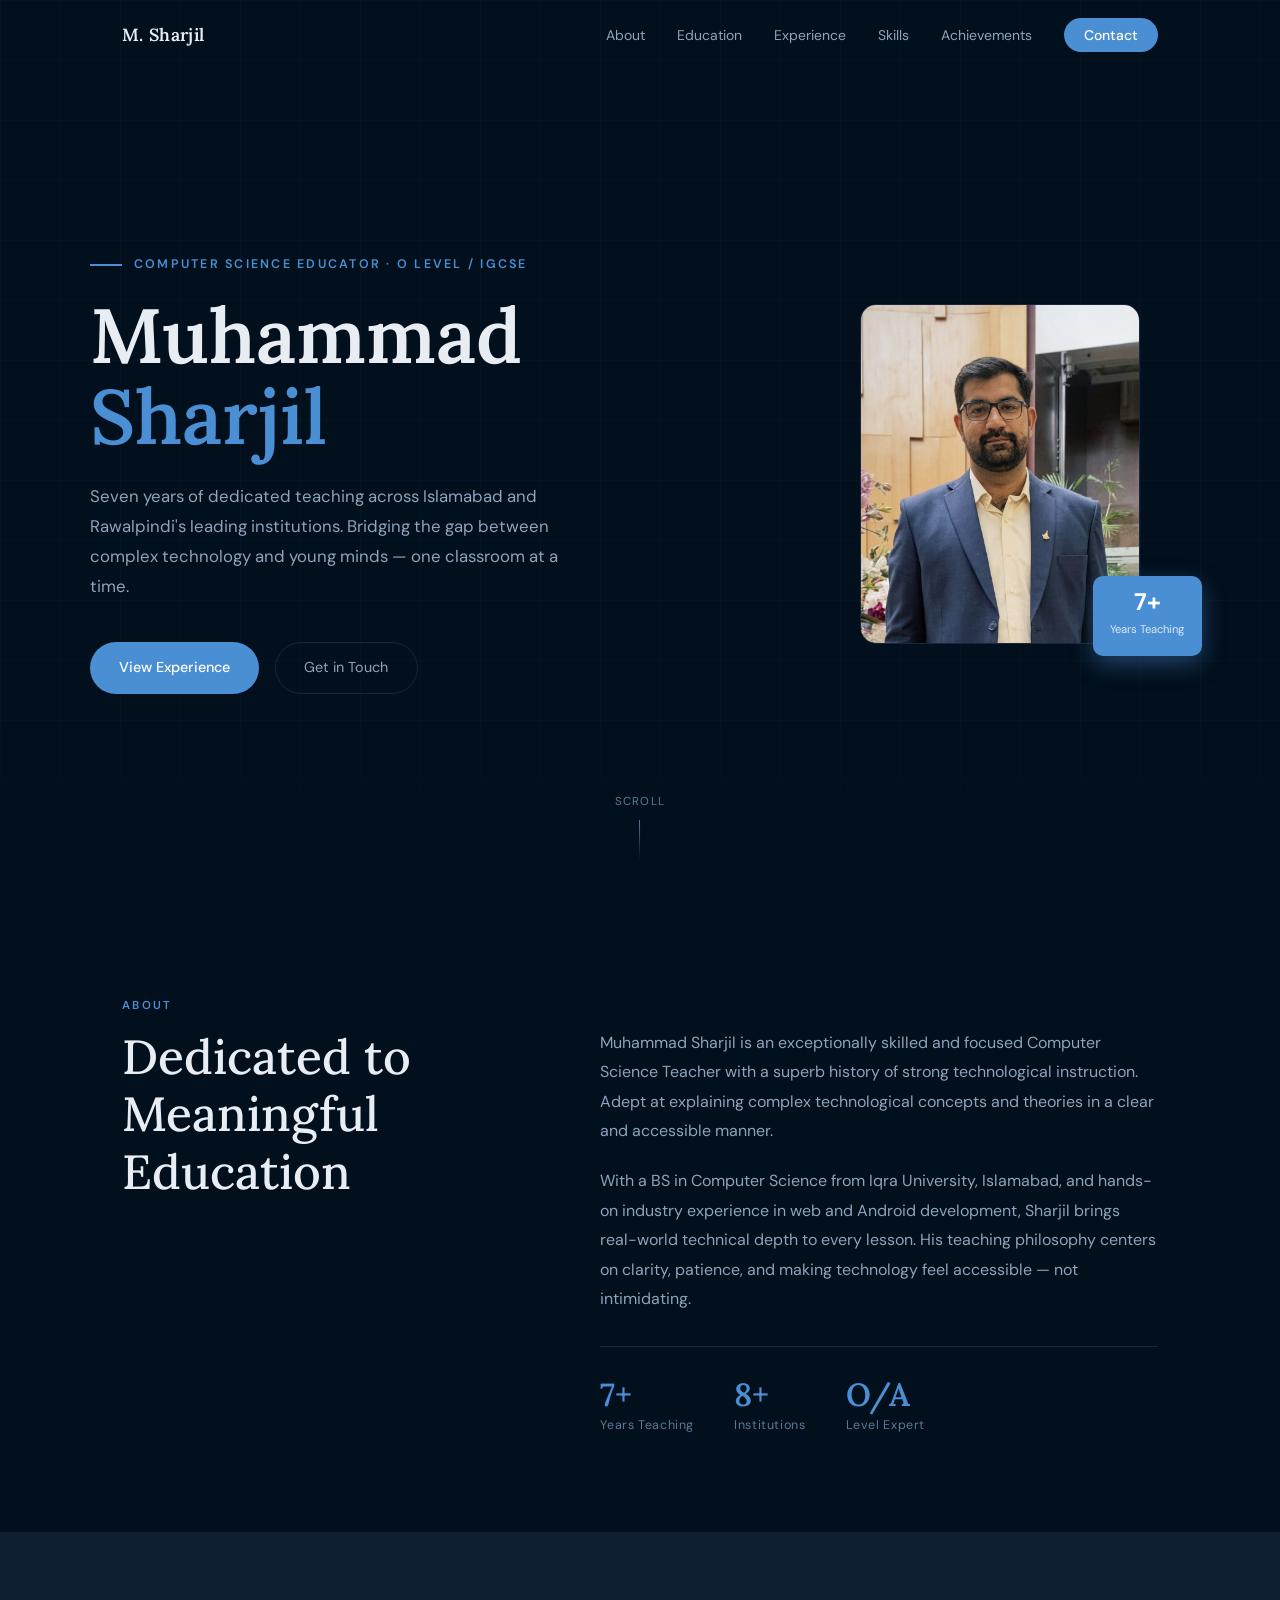
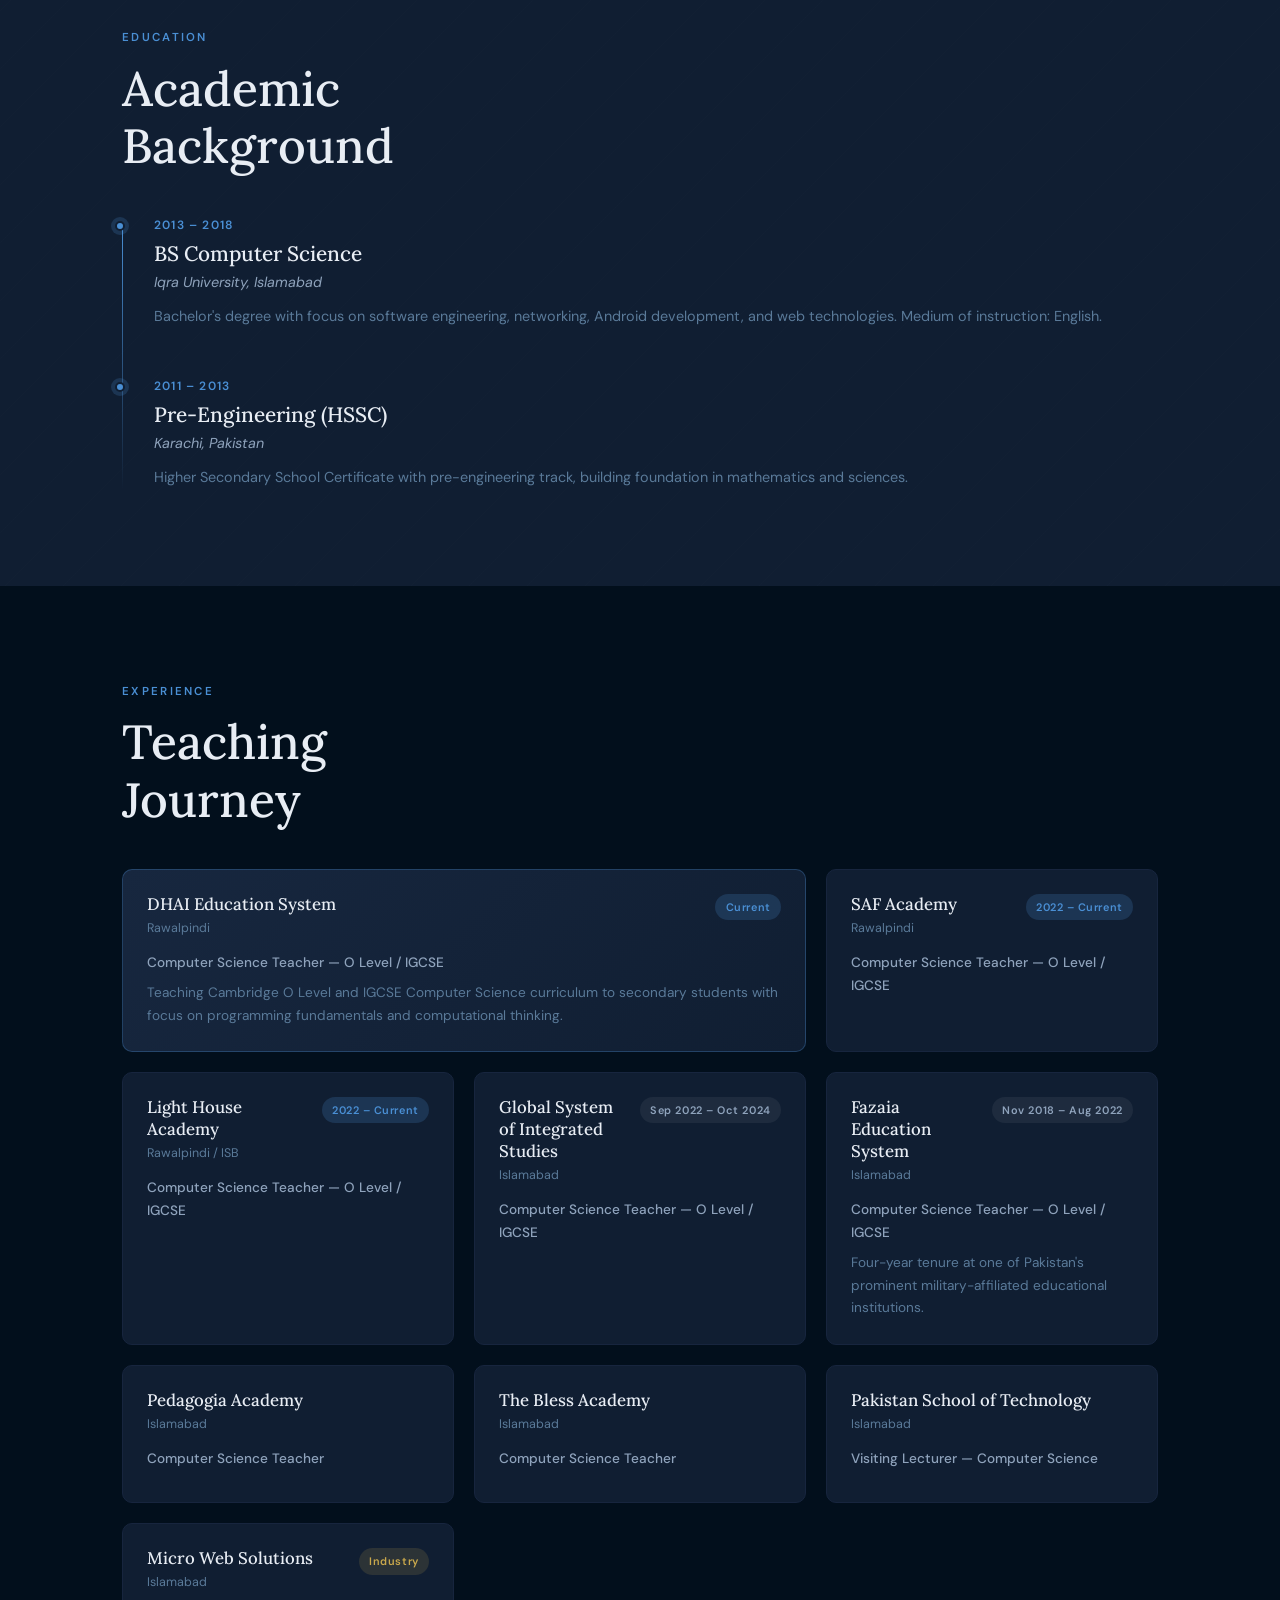
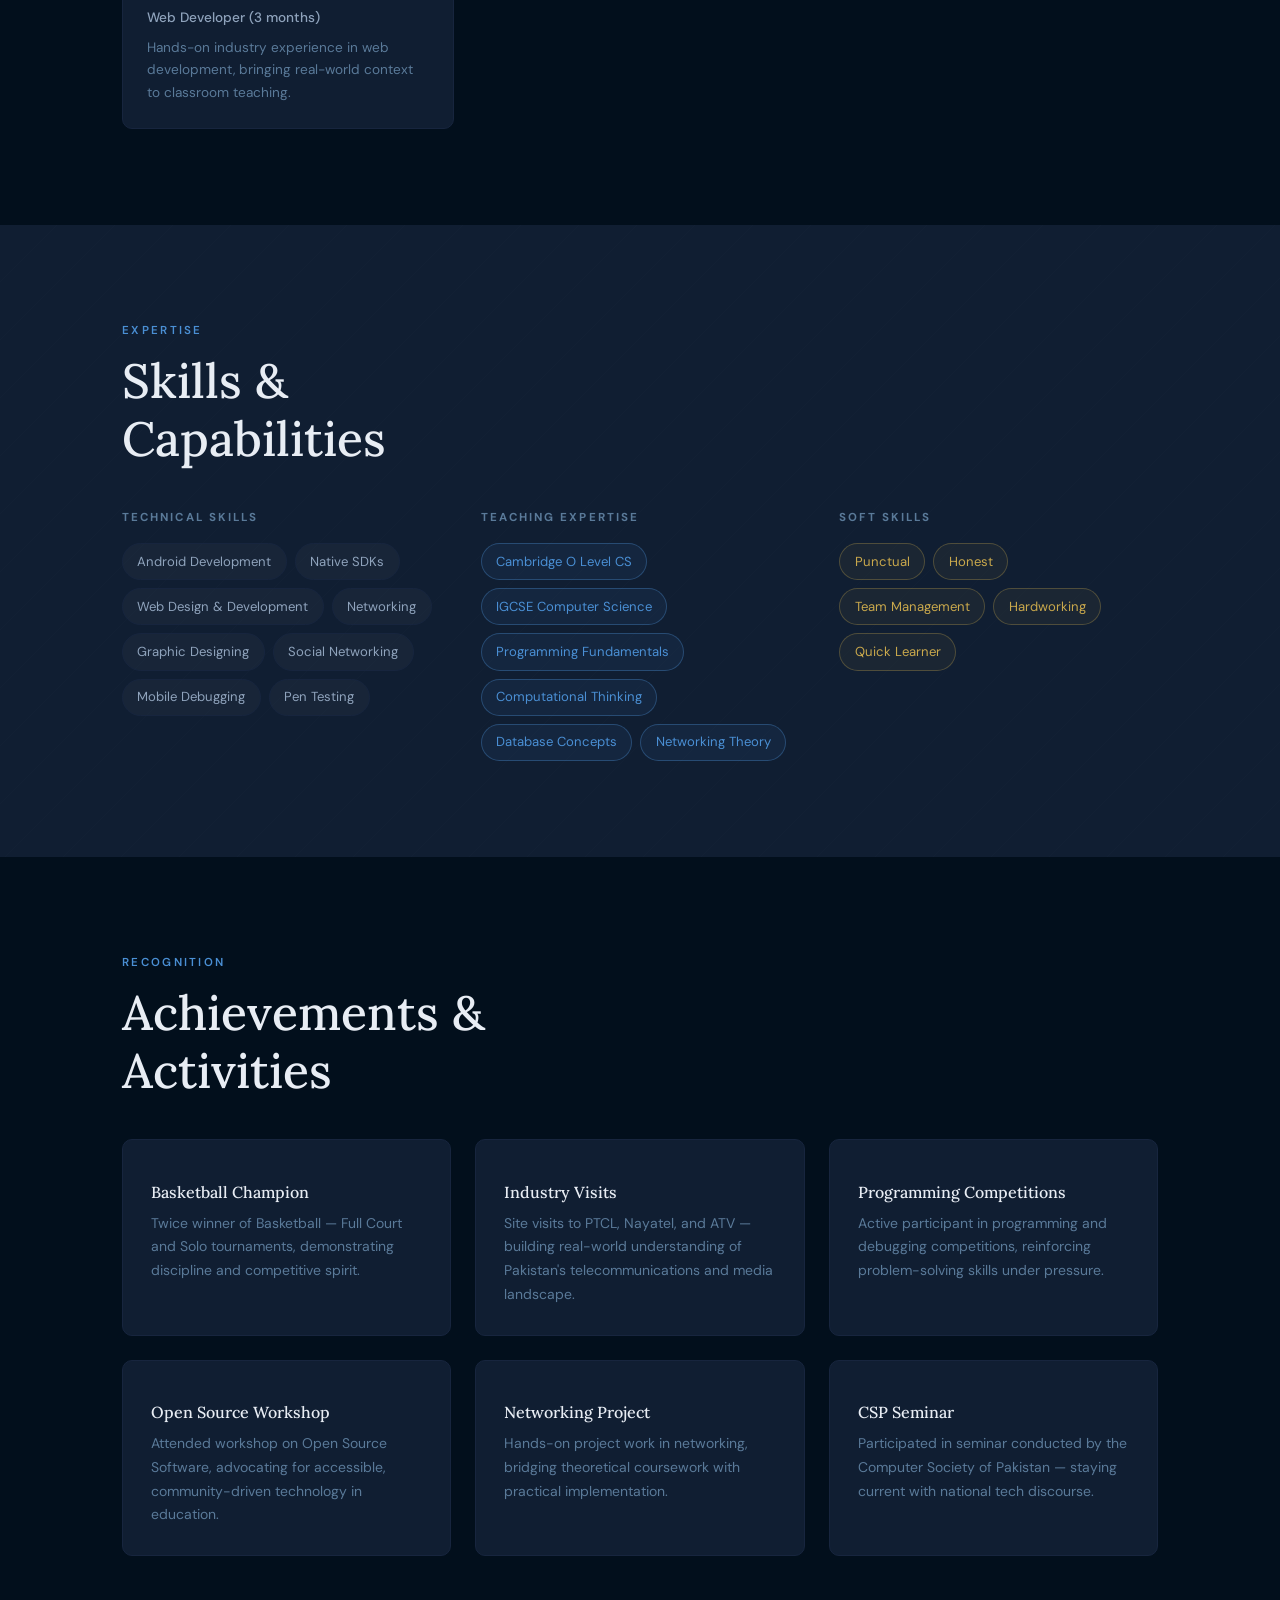
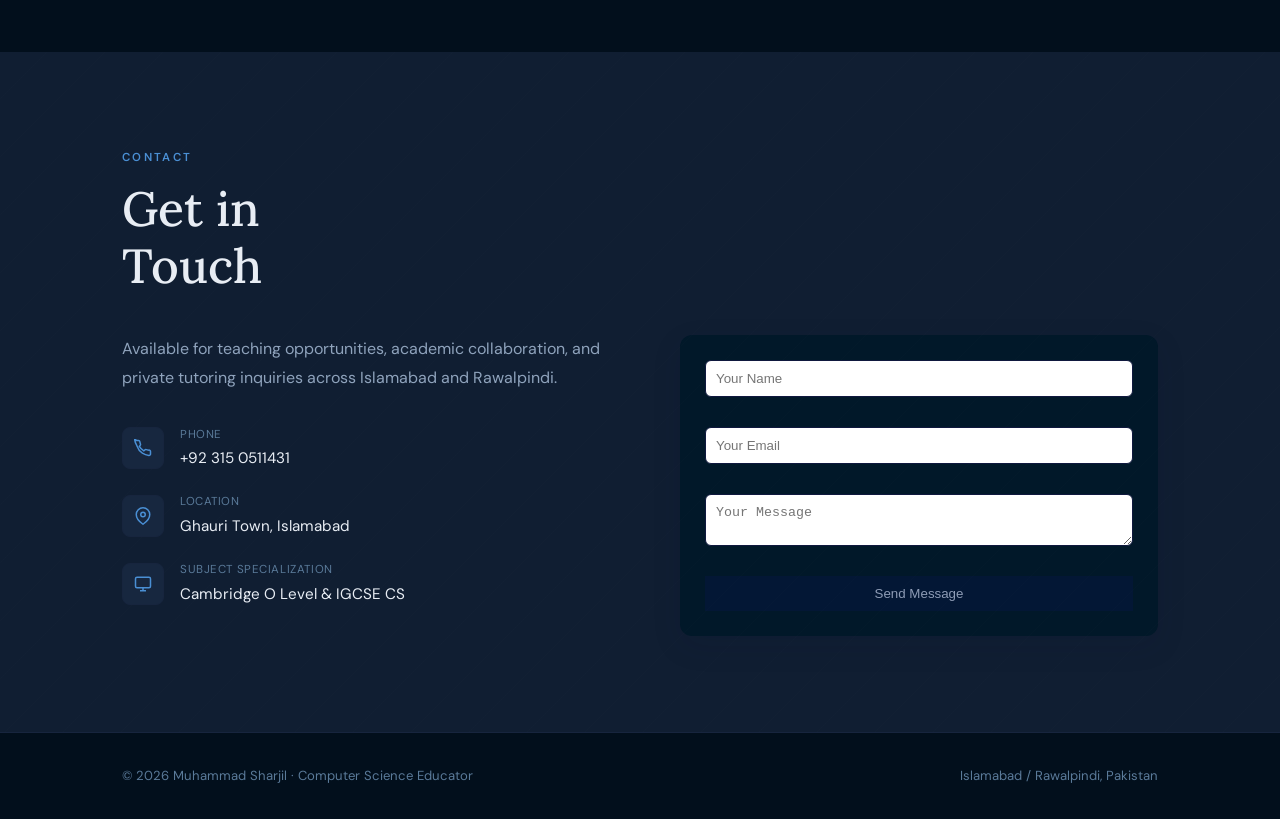
==== commit 30bbbf29: "updated changes" ====
--- a/index.html
+++ b/index.html
@@ -3,7 +3,8 @@
 <head>
   <meta charset="UTF-8" />
   <meta name="viewport" content="width=device-width, initial-scale=1.0"/>
-  <title>Muhammad Sharjil — Computer Science Educator</title>
+  <title>Muhammad Sharjil</title>
+  <link rel="icon" href="logo.png?v=2">
   <link rel="stylesheet" href="style.css" />
   <link rel="preconnect" href="https://fonts.googleapis.com">
   <link rel="preconnect" href="https://fonts.gstatic.com" crossorigin>
@@ -354,22 +355,20 @@
             </div>
           </div>
         </div>
-        <div class="contact-form-wrap reveal">
-          <form class="contact-form" id="contactForm">
-            <div class="form-group">
-              <label for="name">Your Name</label>
-              <input type="text" id="name" placeholder="Full name" required />
-            </div>
-            <div class="form-group">
-              <label for="email">Email Address</label>
-              <input type="email" id="email" placeholder="you@email.com" required />
-            </div>
-            <div class="form-group">
-              <label for="message">Message</label>
-              <textarea id="message" rows="4" placeholder="Tell me about the opportunity or inquiry..."></textarea>
-            </div>
-            <button type="submit" class="btn-primary full">Send Message</button>
-          </form>
+        <form id="contactForm" class="contact-form" action="https://formspree.io/f/xpqepopj" method="POST">
+
+  <input type="text" name="name" placeholder="Your Name" required />
+  <input type="email" name="email" placeholder="Your Email" required />
+  <textarea name="message" placeholder="Your Message" required></textarea>
+
+  <button type="submit">Send Message</button>
+
+</form>
+<div id="successMessage" class="success-message">
+  <div class="success-icon">✓</div>
+  <h3>Email Sent Successfully</h3>
+  <p>Thank you for reaching out. I'll get back to you soon.</p>
+</div>
         </div>
       </div>
     </div>
@@ -378,7 +377,7 @@
   <!-- FOOTER -->
   <footer>
     <div class="container footer-inner">
-      <p>© 2025 Muhammad Sharjil · Computer Science Educator</p>
+      <p>© 2026 Muhammad Sharjil · Computer Science Educator</p>
       <p class="footer-loc">Islamabad / Rawalpindi, Pakistan</p>
     </div>
   </footer>
--- a/style.css
+++ b/style.css
@@ -887,4 +887,78 @@
   object-fit: cover;
   object-position: center;  /* IMPORTANT FIX */
   display: block;
+}
+.contact-form {
+  background: rgb(1, 24, 41);
+  padding: 25px;
+  border-radius: 12px;
+  box-shadow: 0 10px 30px rgba(2, 22, 60, 0.1);
+}
+
+.contact-form input,
+.contact-form textarea {
+  width: 100%;
+  margin-bottom: 10px;
+  padding: 10px;
+  border: 1px solid #0f183e;
+  border-radius: 6px;
+}
+
+.contact-form button {
+  background: rgb(3, 23, 53);
+  color: rgb(142, 156, 182);
+  padding: 10px 15px;
+  border: none;
+  cursor: pointer;
+}
+.success-message {
+  display: none;
+  text-align: center;
+  padding: 32px;
+  border-radius: 20px;
+  background: rgba(255,255,255,0.06);
+  border: 1px solid rgba(255,255,255,0.1);
+  animation: fadeUp .5s ease;
+}
+
+.success-message.show {
+  display: block;
+}
+
+.success-icon {
+  width: 70px;
+  height: 70px;
+  margin: 0 auto 20px;
+  border-radius: 50%;
+  display: flex;
+  align-items: center;
+  justify-content: center;
+  font-size: 32px;
+  font-weight: bold;
+  background: #22c55e;
+  color: white;
+  animation: pop .6s ease;
+}
+
+@keyframes pop {
+  0% {
+    transform: scale(0);
+  }
+  70% {
+    transform: scale(1.15);
+  }
+  100% {
+    transform: scale(1);
+  }
+}
+
+@keyframes fadeUp {
+  from {
+    opacity: 0;
+    transform: translateY(25px);
+  }
+  to {
+    opacity: 1;
+    transform: translateY(0);
+  }
 }
